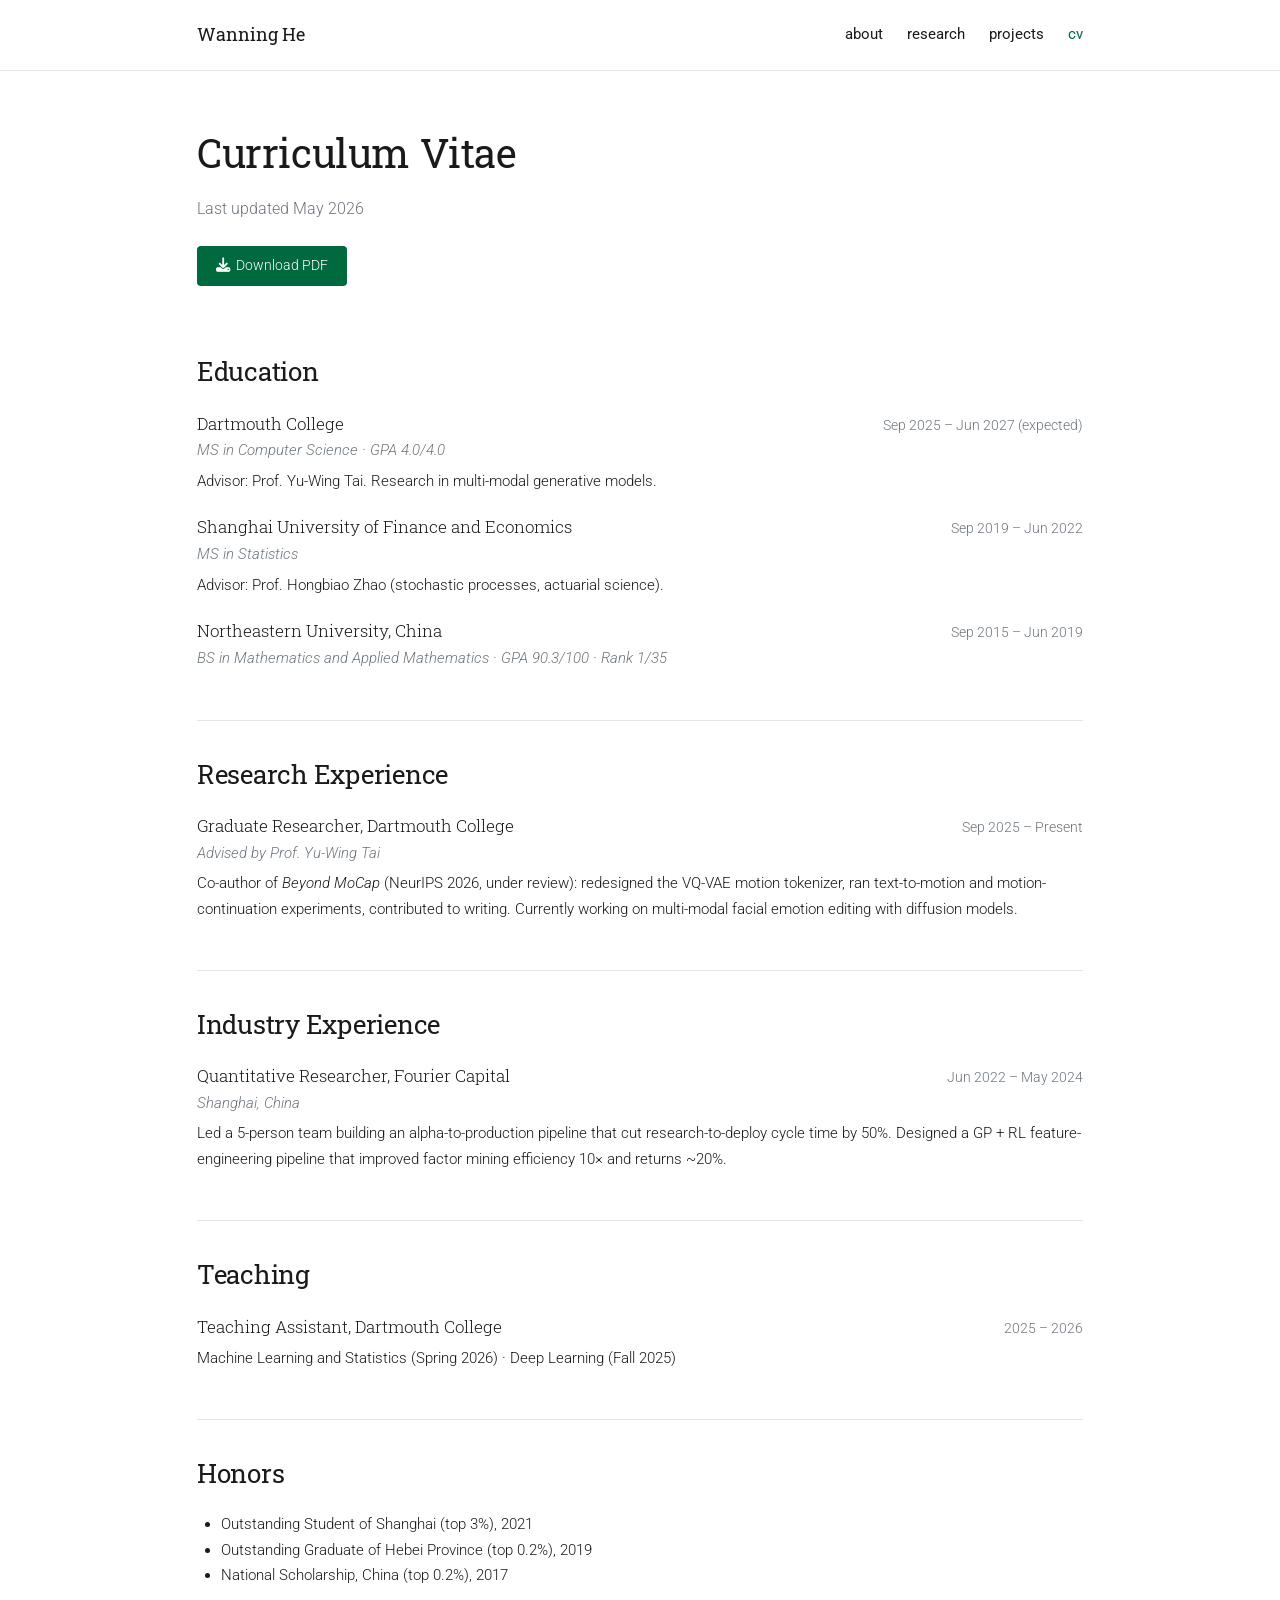
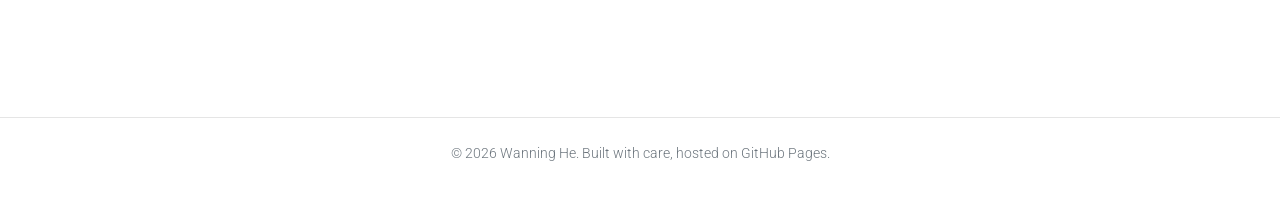
==== cv.html @ 9b52b504 "Initial academic personal website - About / Research / Projects / CV pages - Dartmouth Green accent " ====
<!DOCTYPE html>
<html lang="en">
<head>
<meta charset="UTF-8">
<meta name="viewport" content="width=device-width, initial-scale=1.0">
<title>CV — Wanning He</title>
<link href="https://fonts.googleapis.com/css2?family=Roboto:wght@300;400;700&family=Roboto+Slab:wght@400;500&display=swap" rel="stylesheet">
<link rel="stylesheet" href="https://cdnjs.cloudflare.com/ajax/libs/font-awesome/6.4.0/css/all.min.css">
<link rel="stylesheet" href="style.css">
</head>
<body>

<nav class="nav">
  <div class="nav-inner">
    <a href="index.html" class="nav-brand">Wanning He</a>
    <div class="nav-links">
      <a href="index.html">about</a>
      <a href="research.html">research</a>
      <a href="projects.html">projects</a>
      <a href="cv.html" class="active">cv</a>
    </div>
  </div>
</nav>

<main>

  <h1>Curriculum Vitae</h1>
  <p style="color: var(--text-muted); margin: 0.5rem 0 1.5rem;">Last updated May 2026</p>

  <a href="#" class="cv-download"><i class="fas fa-download"></i> &nbsp;Download PDF</a>

  <section class="cv-section">
    <h2>Education</h2>

    <div class="cv-entry">
      <div class="cv-entry-header">
        <span class="cv-entry-title">Dartmouth College</span>
        <span class="cv-entry-date">Sep 2025 – Jun 2027 (expected)</span>
      </div>
      <div class="cv-entry-sub">MS in Computer Science · GPA 4.0/4.0</div>
      <div class="cv-entry-desc">Advisor: Prof. Yu-Wing Tai. Research in multi-modal generative models.</div>
    </div>

    <div class="cv-entry">
      <div class="cv-entry-header">
        <span class="cv-entry-title">Shanghai University of Finance and Economics</span>
        <span class="cv-entry-date">Sep 2019 – Jun 2022</span>
      </div>
      <div class="cv-entry-sub">MS in Statistics</div>
      <div class="cv-entry-desc">Advisor: Prof. Hongbiao Zhao (stochastic processes, actuarial science).</div>
    </div>

    <div class="cv-entry">
      <div class="cv-entry-header">
        <span class="cv-entry-title">Northeastern University, China</span>
        <span class="cv-entry-date">Sep 2015 – Jun 2019</span>
      </div>
      <div class="cv-entry-sub">BS in Mathematics and Applied Mathematics · GPA 90.3/100 · Rank 1/35</div>
    </div>
  </section>

  <hr class="divider">

  <section class="cv-section">
    <h2>Research Experience</h2>

    <div class="cv-entry">
      <div class="cv-entry-header">
        <span class="cv-entry-title">Graduate Researcher, Dartmouth College</span>
        <span class="cv-entry-date">Sep 2025 – Present</span>
      </div>
      <div class="cv-entry-sub">Advised by Prof. Yu-Wing Tai</div>
      <div class="cv-entry-desc">
        Co-author of <em>Beyond MoCap</em> (NeurIPS 2026, under review): redesigned the VQ-VAE motion tokenizer, ran text-to-motion and motion-continuation experiments, contributed to writing. Currently working on multi-modal facial emotion editing with diffusion models.
      </div>
    </div>
  </section>

  <hr class="divider">

  <section class="cv-section">
    <h2>Industry Experience</h2>

    <div class="cv-entry">
      <div class="cv-entry-header">
        <span class="cv-entry-title">Quantitative Researcher, Fourier Capital</span>
        <span class="cv-entry-date">Jun 2022 – May 2024</span>
      </div>
      <div class="cv-entry-sub">Shanghai, China</div>
      <div class="cv-entry-desc">
        Led a 5-person team building an alpha-to-production pipeline that cut research-to-deploy cycle time by 50%. Designed a GP + RL feature-engineering pipeline that improved factor mining efficiency 10× and returns ~20%.
      </div>
    </div>
  </section>

  <hr class="divider">

  <section class="cv-section">
    <h2>Teaching</h2>
    <div class="cv-entry">
      <div class="cv-entry-header">
        <span class="cv-entry-title">Teaching Assistant, Dartmouth College</span>
        <span class="cv-entry-date">2025 – 2026</span>
      </div>
      <div class="cv-entry-desc">
        Machine Learning and Statistics (Spring 2026) · Deep Learning (Fall 2025)
      </div>
    </div>
  </section>

  <hr class="divider">

  <section class="cv-section">
    <h2>Honors</h2>
    <ul style="padding-left: 1.5rem; font-size: 0.95rem;">
      <li>Outstanding Student of Shanghai (top 3%), 2021</li>
      <li>Outstanding Graduate of Hebei Province (top 0.2%), 2019</li>
      <li>National Scholarship, China (top 0.2%), 2017</li>
    </ul>
  </section>

</main>

<footer>
  © 2026 Wanning He. Built with care, hosted on GitHub Pages.
</footer>

</body>
</html>
---- style.css ----
/* al-folio-inspired minimal academic style */

:root {
  --accent: #00693E;        /* Dartmouth Green */
  --accent-hover: #00874f;
  --text: #1a1a1a;
  --text-muted: #6c757d;
  --border: #e5e5e5;
  --bg: #ffffff;
  --bg-subtle: #fafafa;
}

* { box-sizing: border-box; margin: 0; padding: 0; }

html { font-size: 16px; }

body {
  font-family: 'Roboto', -apple-system, BlinkMacSystemFont, sans-serif;
  font-weight: 300;
  line-height: 1.7;
  color: var(--text);
  background: var(--bg);
  -webkit-font-smoothing: antialiased;
}

a {
  color: var(--accent);
  text-decoration: none;
  transition: color 0.15s ease;
}
a:hover { color: var(--accent-hover); text-decoration: underline; }

h1, h2, h3, h4 {
  font-family: 'Roboto Slab', serif;
  font-weight: 400;
  color: var(--text);
  letter-spacing: -0.01em;
}

h1 { font-size: 2.5rem; margin-bottom: 0.2rem; }
h2 { font-size: 1.6rem; margin-bottom: 1rem; margin-top: 2rem; }
h3 { font-size: 1.2rem; margin-bottom: 0.5rem; }

p { margin-bottom: 1rem; }

/* === Header / Nav === */
.nav {
  border-bottom: 1px solid var(--border);
  padding: 1.2rem 0;
  background: var(--bg);
  position: sticky;
  top: 0;
  z-index: 100;
}
.nav-inner {
  max-width: 950px;
  margin: 0 auto;
  padding: 0 2rem;
  display: flex;
  justify-content: space-between;
  align-items: center;
}
.nav-brand {
  font-family: 'Roboto Slab', serif;
  font-size: 1.15rem;
  font-weight: 400;
  color: var(--text);
}
.nav-brand:hover { color: var(--text); text-decoration: none; }
.nav-links { display: flex; gap: 1.5rem; }
.nav-links a {
  color: var(--text);
  font-size: 0.95rem;
  font-weight: 400;
  text-transform: lowercase;
}
.nav-links a:hover { color: var(--accent); text-decoration: none; }
.nav-links a.active { color: var(--accent); }

/* === Main container === */
main {
  max-width: 950px;
  margin: 0 auto;
  padding: 3rem 2rem 4rem;
}

/* === About page === */
.profile {
  display: grid;
  grid-template-columns: 1fr 280px;
  gap: 3rem;
  align-items: start;
  margin-bottom: 2.5rem;
}
.profile-info .name { font-size: 2.6rem; line-height: 1.15; margin-bottom: 0.3rem; }
.profile-info .subtitle {
  color: var(--text-muted);
  font-size: 1.05rem;
  margin-bottom: 0.3rem;
}
.profile-info .affiliation {
  color: var(--text-muted);
  font-size: 0.95rem;
  font-style: italic;
  margin-bottom: 0.2rem;
}
.profile-info .meta {
  color: var(--text-muted);
  font-size: 0.9rem;
  margin-top: 0.6rem;
}
.profile-avatar {
  width: 280px;
  height: 280px;
  border-radius: 50%;
  overflow: hidden;
  background: var(--bg-subtle);
}
.profile-avatar img {
  width: 100%;
  height: 100%;
  object-fit: cover;
  display: block;
}

.bio { font-size: 1rem; }
.bio p { margin-bottom: 1.1rem; }

/* === Section divider === */
.divider {
  border: none;
  border-top: 1px solid var(--border);
  margin: 3rem 0 2rem;
}

/* === News === */
.news-list {
  display: grid;
  grid-template-columns: 110px 1fr;
  gap: 0.8rem 1.5rem;
  font-size: 0.95rem;
}
.news-date {
  color: var(--text-muted);
  font-variant-numeric: tabular-nums;
}

/* === Social icons === */
.social {
  display: flex;
  justify-content: center;
  gap: 1.2rem;
  margin-top: 2.5rem;
  font-size: 1.3rem;
}
.social a { color: var(--text-muted); }
.social a:hover { color: var(--accent); }

/* === Footer === */
footer {
  text-align: center;
  font-size: 0.85rem;
  color: var(--text-muted);
  padding: 1.5rem 0 2rem;
  border-top: 1px solid var(--border);
  margin-top: 2rem;
}

/* === Research / Publications === */
.pub-section { margin-bottom: 2.5rem; }
.pub-year {
  font-family: 'Roboto Slab', serif;
  font-size: 1.4rem;
  color: var(--text-muted);
  margin-bottom: 1rem;
  padding-bottom: 0.4rem;
  border-bottom: 1px solid var(--border);
}
.pub-item {
  display: grid;
  grid-template-columns: 1fr;
  margin-bottom: 1.8rem;
  padding: 0.5rem 0;
}
.pub-title {
  font-family: 'Roboto Slab', serif;
  font-size: 1.1rem;
  margin-bottom: 0.3rem;
  font-weight: 400;
}
.pub-authors { font-size: 0.95rem; margin-bottom: 0.3rem; }
.pub-authors .me { font-weight: 700; }
.pub-venue {
  font-size: 0.9rem;
  font-style: italic;
  color: var(--text-muted);
  margin-bottom: 0.5rem;
}
.pub-badge {
  display: inline-block;
  font-size: 0.75rem;
  padding: 2px 8px;
  border: 1px solid var(--accent);
  color: var(--accent);
  border-radius: 3px;
  margin-left: 0.5rem;
  font-style: normal;
  text-transform: uppercase;
  letter-spacing: 0.04em;
}
.pub-abstract {
  font-size: 0.95rem;
  color: var(--text);
  margin-top: 0.5rem;
  max-width: 780px;
}

/* === Projects === */
.project-grid {
  display: grid;
  grid-template-columns: repeat(2, 1fr);
  gap: 2rem;
  margin-top: 1.5rem;
}
.project-card {
  border: 1px solid var(--border);
  border-radius: 6px;
  overflow: hidden;
  transition: box-shadow 0.2s, transform 0.2s;
}
.project-card:hover {
  box-shadow: 0 4px 18px rgba(0,0,0,0.06);
  transform: translateY(-2px);
}
.project-cover {
  width: 100%;
  height: 200px;
  background: var(--bg-subtle);
  display: flex;
  align-items: center;
  justify-content: center;
  color: var(--text-muted);
  font-size: 0.85rem;
  text-align: center;
  padding: 1rem;
  border-bottom: 1px solid var(--border);
}
.project-cover img { width: 100%; height: 100%; object-fit: cover; }
.project-body { padding: 1.2rem 1.3rem 1.4rem; }
.project-title {
  font-family: 'Roboto Slab', serif;
  font-size: 1.1rem;
  margin-bottom: 0.4rem;
}
.project-desc { font-size: 0.93rem; color: var(--text); margin-bottom: 0.7rem; }
.tech-tags { display: flex; flex-wrap: wrap; gap: 0.4rem; }
.tech-tag {
  font-size: 0.75rem;
  background: var(--bg-subtle);
  color: var(--text-muted);
  padding: 2px 8px;
  border-radius: 3px;
  border: 1px solid var(--border);
}

/* === CV page === */
.cv-download {
  display: inline-block;
  background: var(--accent);
  color: white;
  padding: 0.5rem 1.2rem;
  border-radius: 4px;
  font-size: 0.9rem;
  margin-bottom: 2rem;
}
.cv-download:hover { background: var(--accent-hover); color: white; text-decoration: none; }

.cv-section { margin-bottom: 2rem; }
.cv-entry { margin-bottom: 1.2rem; }
.cv-entry-header {
  display: flex;
  justify-content: space-between;
  align-items: baseline;
  gap: 1rem;
}
.cv-entry-title { font-family: 'Roboto Slab', serif; font-size: 1.05rem; }
.cv-entry-date {
  color: var(--text-muted);
  font-size: 0.9rem;
  font-variant-numeric: tabular-nums;
  white-space: nowrap;
}
.cv-entry-sub { color: var(--text-muted); font-size: 0.95rem; font-style: italic; }
.cv-entry-desc { font-size: 0.93rem; margin-top: 0.3rem; }

/* === Responsive === */
@media (max-width: 720px) {
  .profile { grid-template-columns: 1fr; text-align: center; }
  .profile-avatar { margin: 0 auto; width: 220px; height: 220px; }
  .project-grid { grid-template-columns: 1fr; }
  .nav-links { gap: 1rem; }
  h1 { font-size: 2rem; }
  .profile-info .name { font-size: 2rem; }
}
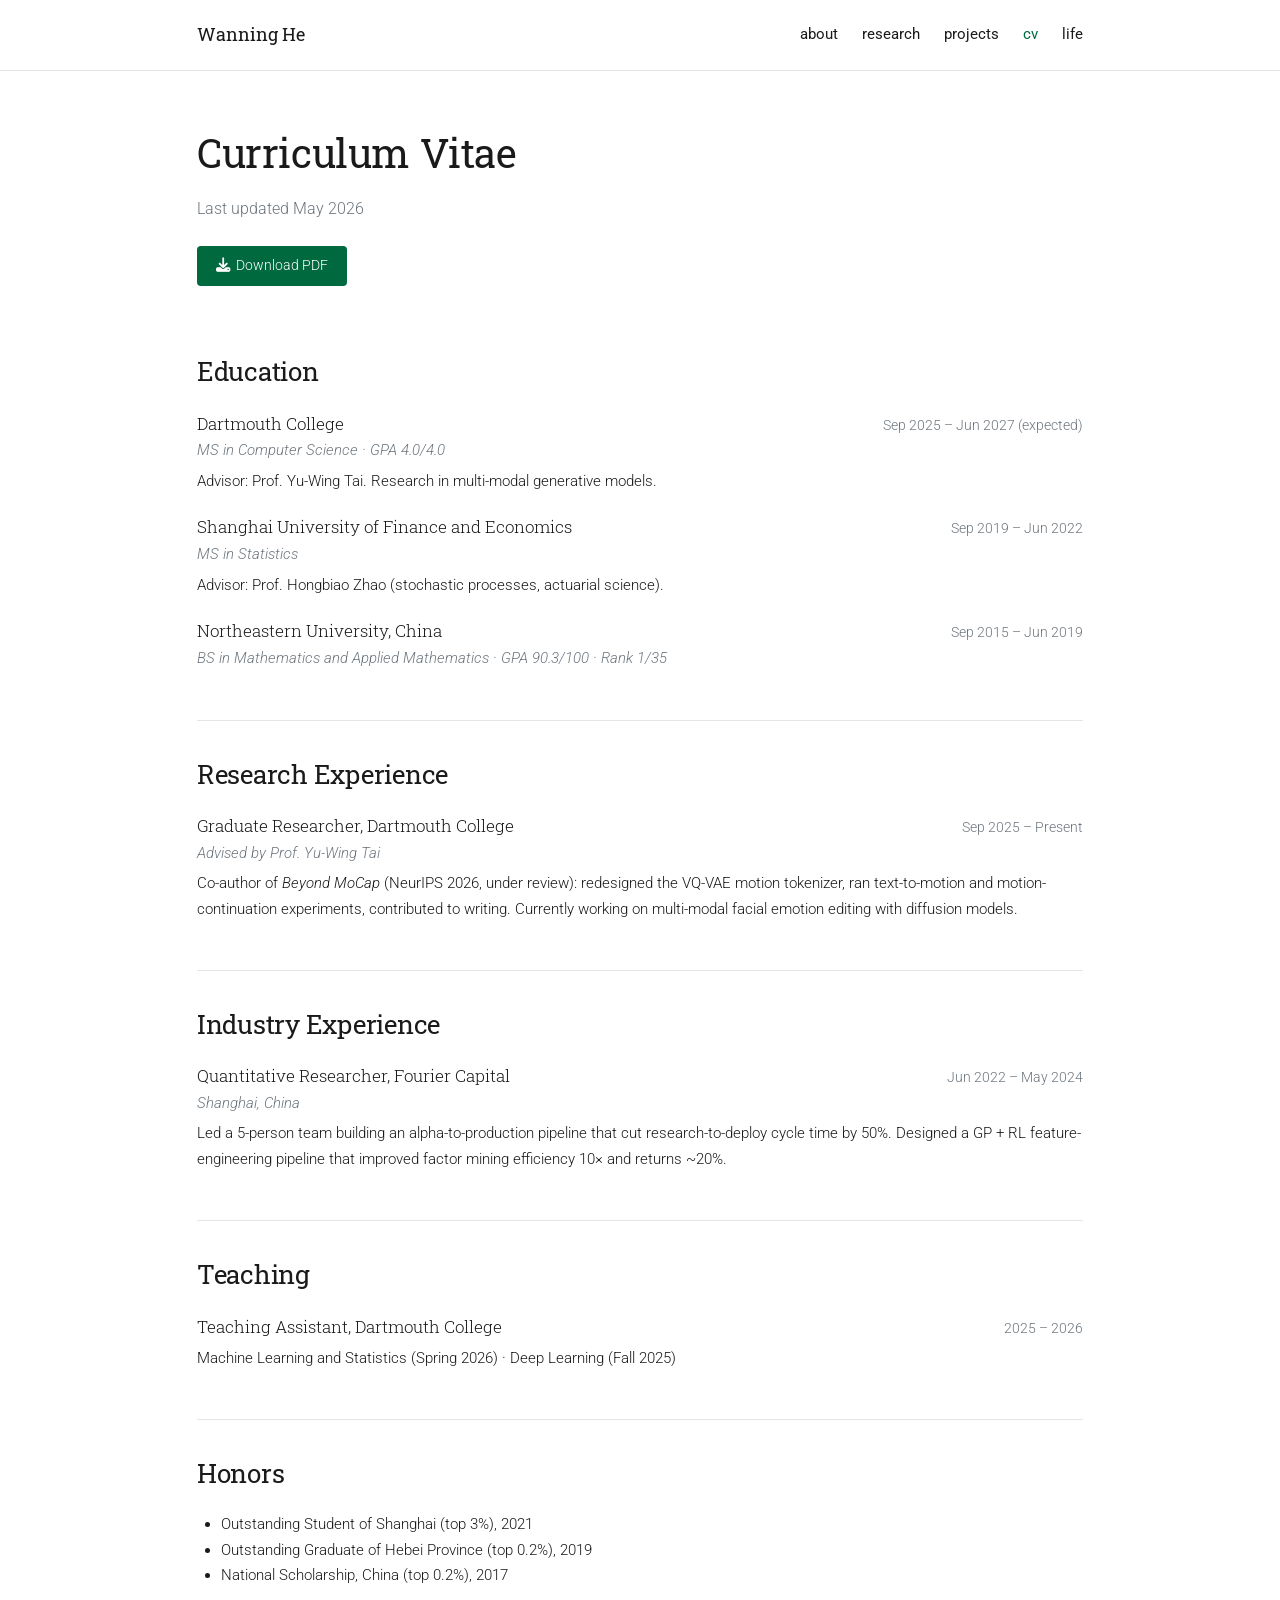
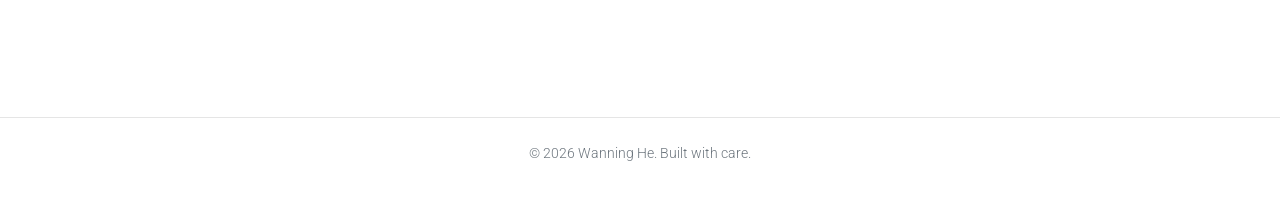
==== commit 4f02727b: "Prepare private Cloudflare Pages deployment" ====
--- a/cv.html
+++ b/cv.html
@@ -4,7 +4,7 @@
 <meta charset="UTF-8">
 <meta name="viewport" content="width=device-width, initial-scale=1.0">
 <title>CV — Wanning He</title>
-<link href="https://fonts.googleapis.com/css2?family=Roboto:wght@300;400;700&family=Roboto+Slab:wght@400;500&display=swap" rel="stylesheet">
+<link href="https://fonts.googleapis.com/css2?family=Roboto:wght@300;400;700;900&family=Roboto+Slab:wght@400;500&display=swap" rel="stylesheet">
 <link rel="stylesheet" href="https://cdnjs.cloudflare.com/ajax/libs/font-awesome/6.4.0/css/all.min.css">
 <link rel="stylesheet" href="style.css">
 </head>
@@ -18,6 +18,7 @@
       <a href="research.html">research</a>
       <a href="projects.html">projects</a>
       <a href="cv.html" class="active">cv</a>
+      <a href="life.html">life</a>
     </div>
   </div>
 </nav>
@@ -122,7 +123,7 @@
 </main>
 
 <footer>
-  © 2026 Wanning He. Built with care, hosted on GitHub Pages.
+  © 2026 Wanning He. Built with care.
 </footer>
 
 </body>
--- a/style.css
+++ b/style.css
@@ -30,6 +30,11 @@
 }
 a:hover { color: var(--accent-hover); text-decoration: underline; }
 
+strong, b {
+  font-weight: 900;
+  color: var(--accent);
+}
+
 h1, h2, h3, h4 {
   font-family: 'Roboto Slab', serif;
   font-weight: 400;
@@ -156,6 +161,24 @@
 .social a { color: var(--text-muted); }
 .social a:hover { color: var(--accent); }
 
+/* Hero variant — bigger + bolder, used right under bio */
+.social-hero {
+  justify-content: flex-start;
+  gap: 1.8rem;
+  margin-top: 1.5rem;
+  margin-bottom: 0;
+  font-size: 1.9rem;
+}
+.social-hero a {
+  color: var(--text);
+  transition: color 0.15s ease, transform 0.15s ease;
+}
+.social-hero a:hover {
+  color: var(--accent);
+  transform: translateY(-2px);
+  text-decoration: none;
+}
+
 /* === Footer === */
 footer {
   text-align: center;
@@ -189,7 +212,7 @@
   font-weight: 400;
 }
 .pub-authors { font-size: 0.95rem; margin-bottom: 0.3rem; }
-.pub-authors .me { font-weight: 700; }
+.pub-authors .me { font-weight: 900; color: var(--accent); }
 .pub-venue {
   font-size: 0.9rem;
   font-style: italic;
@@ -263,6 +286,50 @@
   border: 1px solid var(--border);
 }
 
+/* === Life / videos === */
+.video-grid {
+  display: grid;
+  grid-template-columns: repeat(2, 1fr);
+  gap: 1.5rem;
+  margin-top: 1rem;
+}
+.video-wrap {
+  position: relative;
+  aspect-ratio: 16 / 9;
+  overflow: hidden;
+  border-radius: 4px;
+  background: var(--bg-subtle);
+  border: 1px solid var(--border);
+}
+/* Vertical (9:16) variant for YouTube Shorts / phone-shot videos */
+.video-wrap.short {
+  aspect-ratio: 9 / 16;
+  max-width: 320px;
+  margin: 0 auto;
+}
+.video-wrap iframe,
+.video-wrap video,
+.video-wrap .video-placeholder {
+  position: absolute;
+  top: 0; left: 0;
+  width: 100%; height: 100%;
+}
+.video-placeholder {
+  display: flex;
+  align-items: center;
+  justify-content: center;
+  color: var(--text-muted);
+  font-size: 0.85rem;
+  text-align: center;
+  padding: 1rem;
+}
+.video-caption {
+  font-size: 0.85rem;
+  color: var(--text-muted);
+  margin-top: 0.5rem;
+  text-align: center;
+}
+
 /* === CV page === */
 .cv-download {
   display: inline-block;
@@ -298,6 +365,7 @@
   .profile { grid-template-columns: 1fr; text-align: center; }
   .profile-avatar { margin: 0 auto; width: 220px; height: 220px; }
   .project-grid { grid-template-columns: 1fr; }
+  .video-grid { grid-template-columns: 1fr; }
   .nav-links { gap: 1rem; }
   h1 { font-size: 2rem; }
   .profile-info .name { font-size: 2rem; }
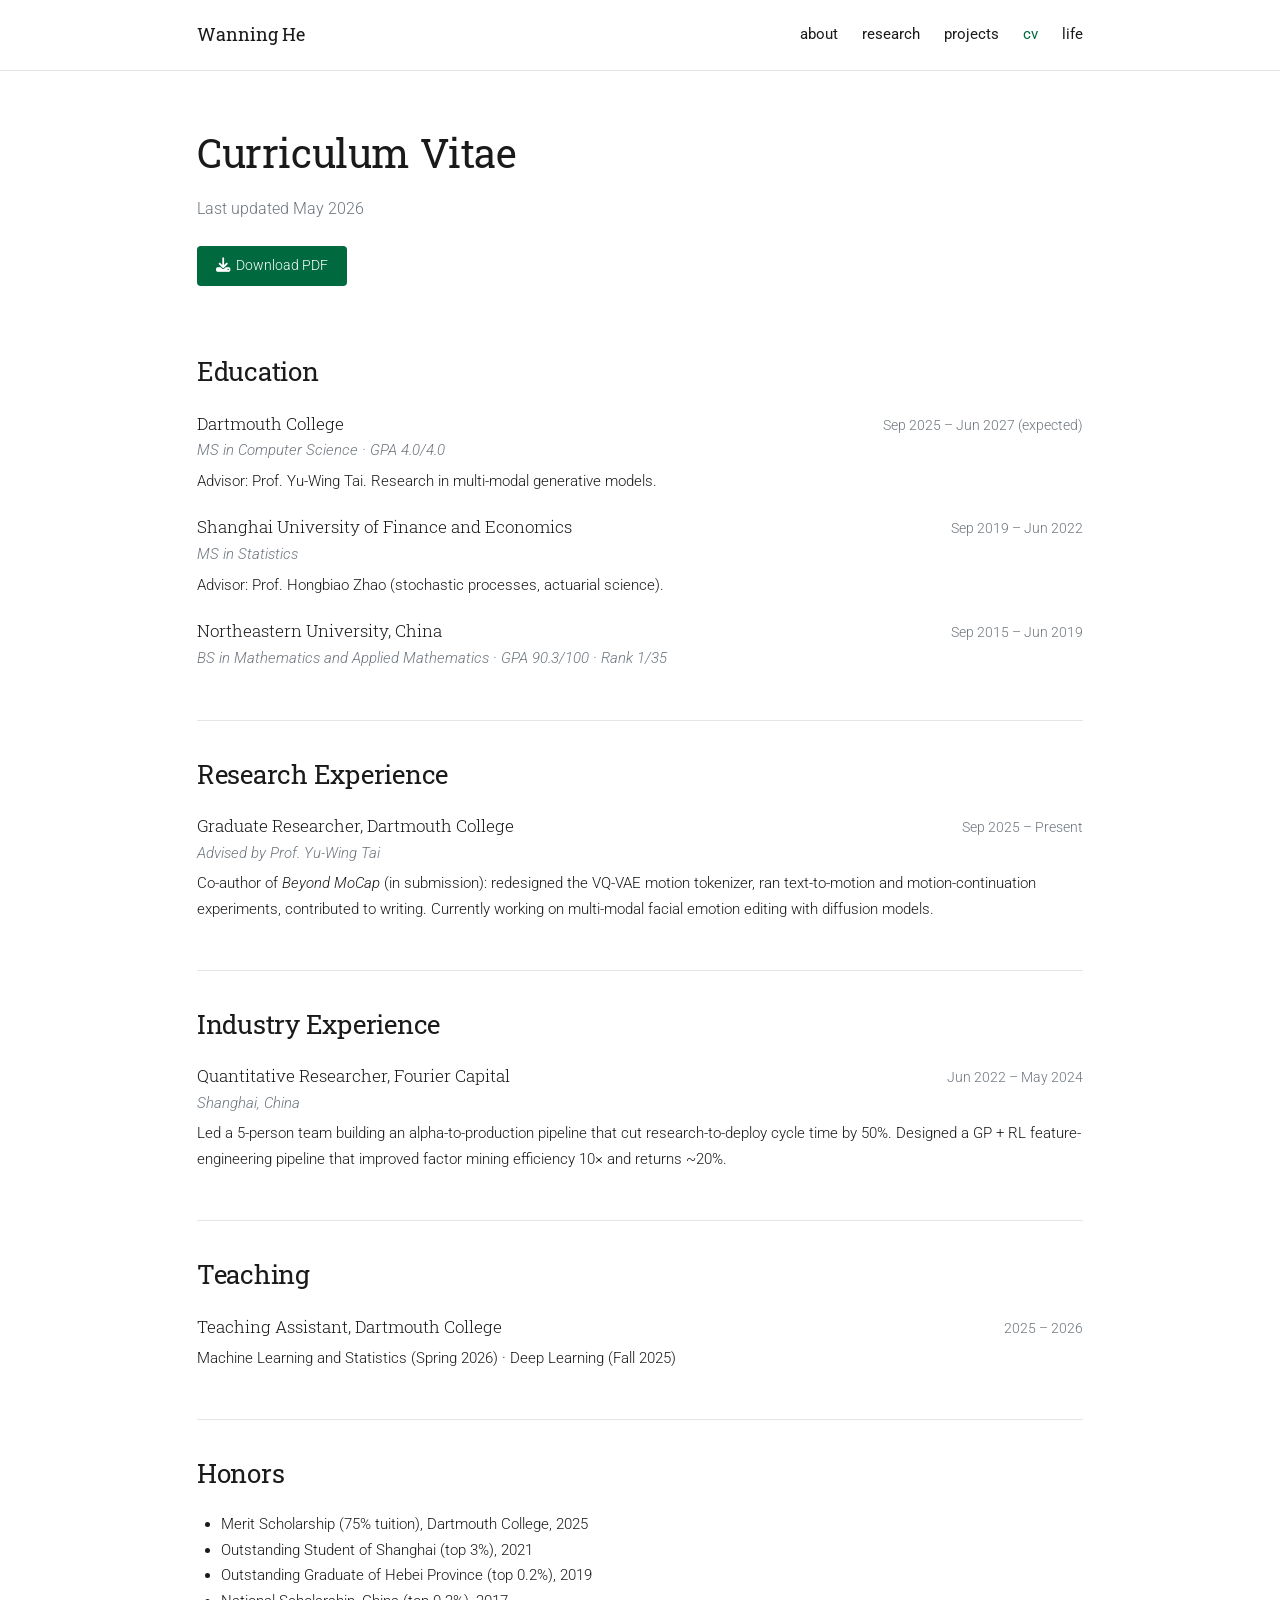
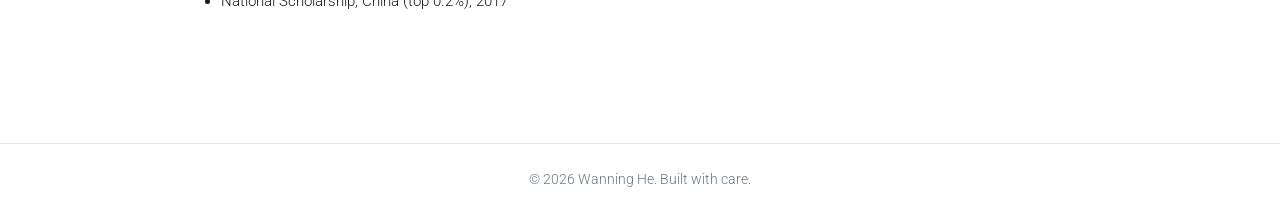
==== commit 3d52144d: "Publication wording: In Submission (drop venue name during double-blind review); add 2025 Dartmouth " ====
--- a/cv.html
+++ b/cv.html
@@ -72,7 +72,7 @@
       </div>
       <div class="cv-entry-sub">Advised by Prof. Yu-Wing Tai</div>
       <div class="cv-entry-desc">
-        Co-author of <em>Beyond MoCap</em> (NeurIPS 2026, under review): redesigned the VQ-VAE motion tokenizer, ran text-to-motion and motion-continuation experiments, contributed to writing. Currently working on multi-modal facial emotion editing with diffusion models.
+        Co-author of <em>Beyond MoCap</em> (in submission): redesigned the VQ-VAE motion tokenizer, ran text-to-motion and motion-continuation experiments, contributed to writing. Currently working on multi-modal facial emotion editing with diffusion models.
       </div>
     </div>
   </section>
@@ -114,6 +114,7 @@
   <section class="cv-section">
     <h2>Honors</h2>
     <ul style="padding-left: 1.5rem; font-size: 0.95rem;">
+      <li>Merit Scholarship (75% tuition), Dartmouth College, 2025</li>
       <li>Outstanding Student of Shanghai (top 3%), 2021</li>
       <li>Outstanding Graduate of Hebei Province (top 0.2%), 2019</li>
       <li>National Scholarship, China (top 0.2%), 2017</li>
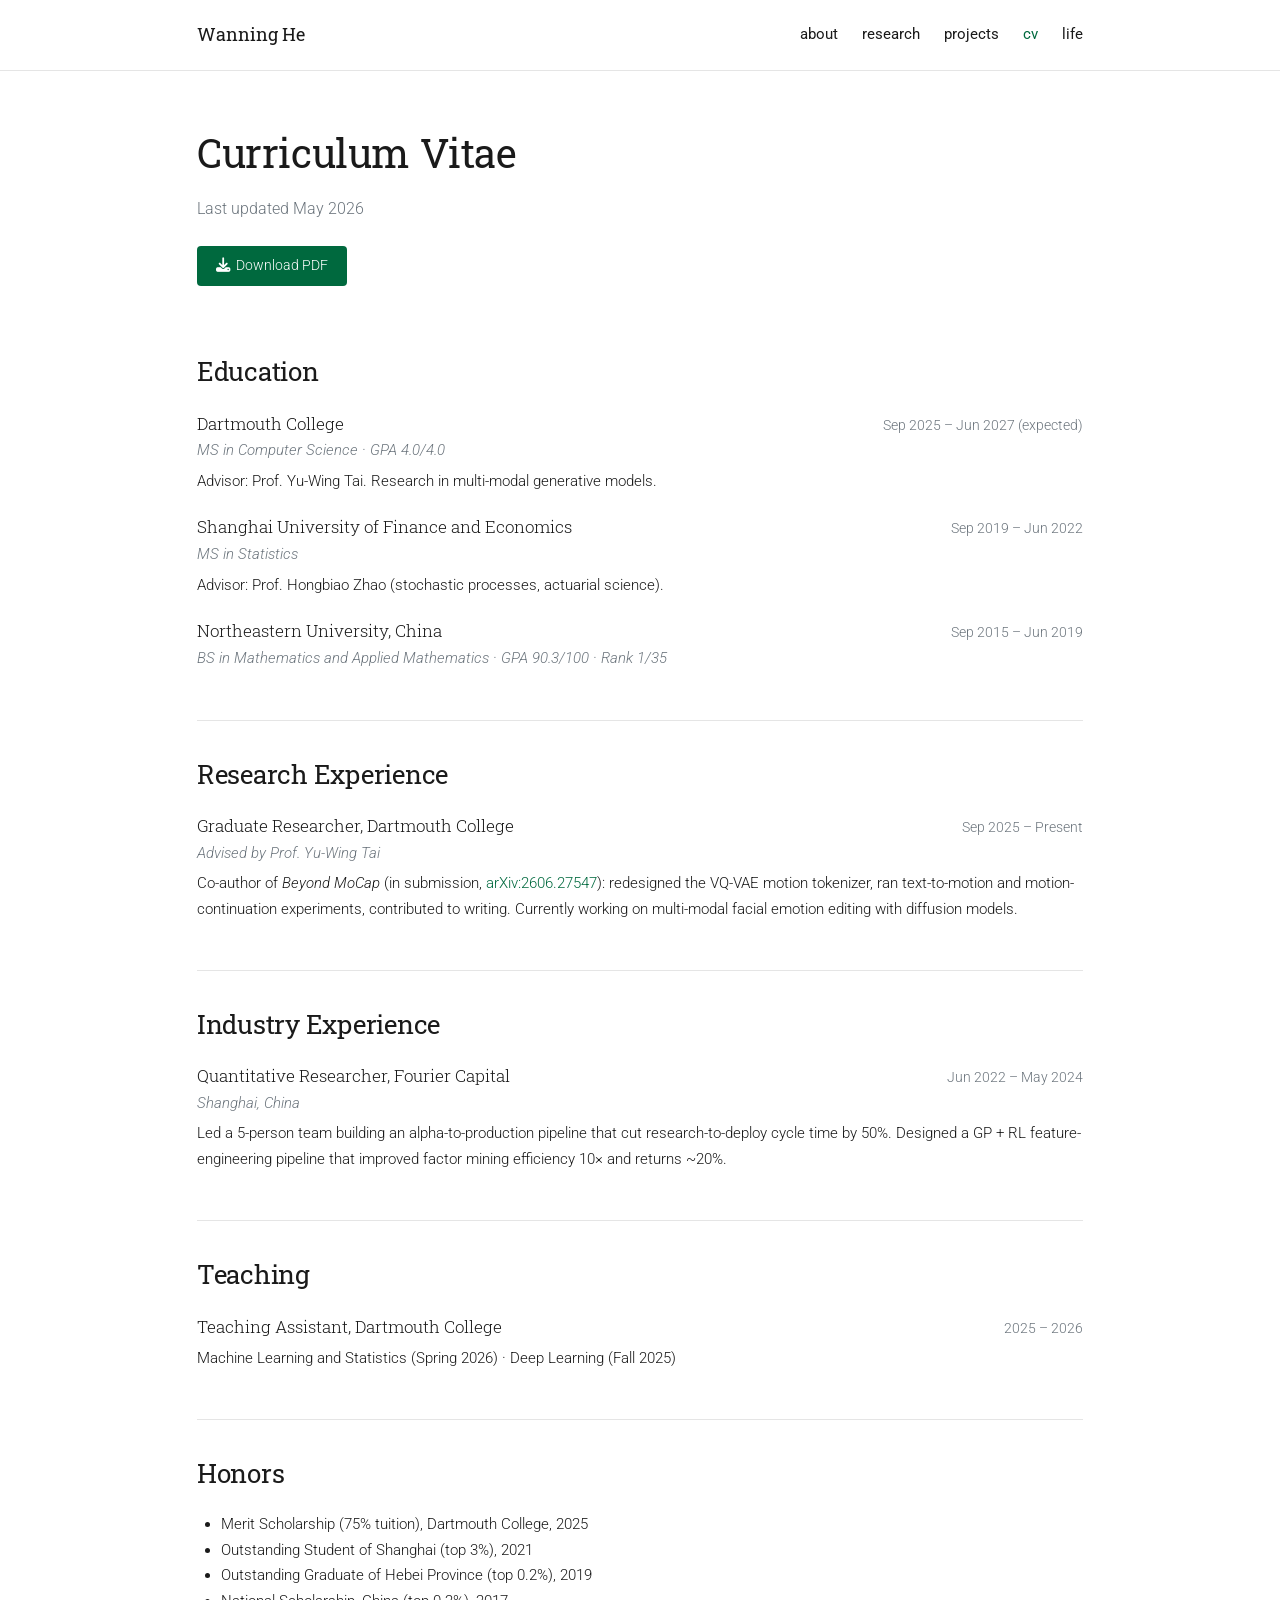
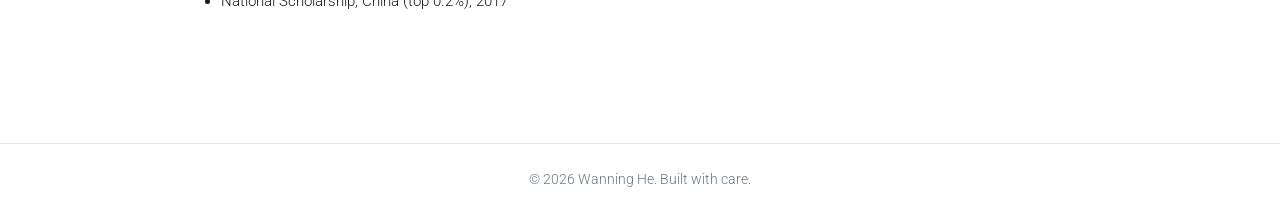
==== commit 64a41a66: "Add arXiv:2606.27547 link to Beyond MoCap entries Co-Authored-By: Claude Fable 5 <noreply@anthropic." ====
--- a/cv.html
+++ b/cv.html
@@ -72,7 +72,7 @@
       </div>
       <div class="cv-entry-sub">Advised by Prof. Yu-Wing Tai</div>
       <div class="cv-entry-desc">
-        Co-author of <em>Beyond MoCap</em> (in submission): redesigned the VQ-VAE motion tokenizer, ran text-to-motion and motion-continuation experiments, contributed to writing. Currently working on multi-modal facial emotion editing with diffusion models.
+        Co-author of <em>Beyond MoCap</em> (in submission, <a href="https://arxiv.org/abs/2606.27547" target="_blank" rel="noopener">arXiv:2606.27547</a>): redesigned the VQ-VAE motion tokenizer, ran text-to-motion and motion-continuation experiments, contributed to writing. Currently working on multi-modal facial emotion editing with diffusion models.
       </div>
     </div>
   </section>
